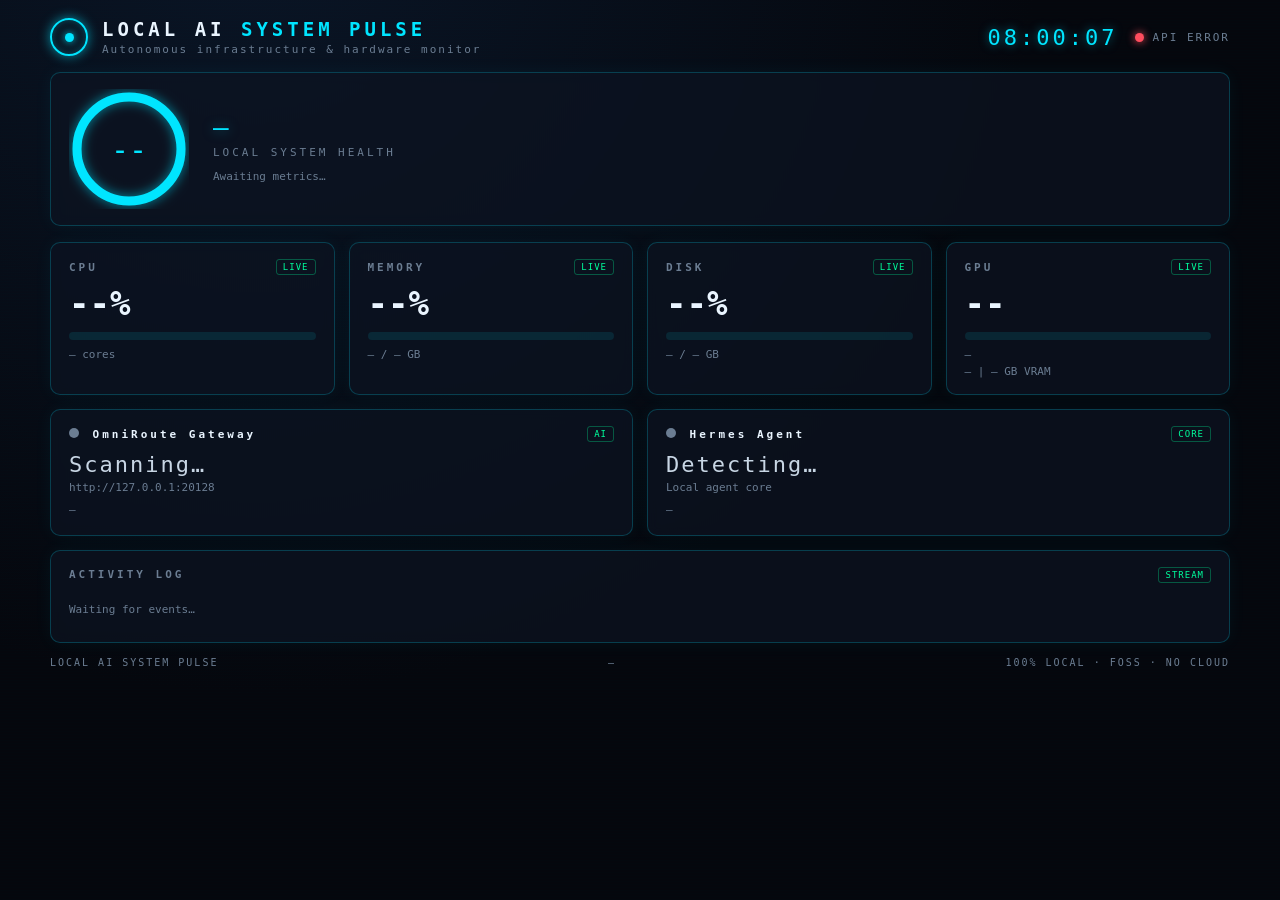
==== frontend/index.html @ 582f0f01 "feat: Local AI System Pulse — JARVIS-style local system & AI infra dashboard - Real-time CPU / RAM /" ====
<!DOCTYPE html>
<html lang="en">
<head>
  <meta charset="UTF-8" />
  <meta name="viewport" content="width=device-width, initial-scale=1.0" />
  <title>Local AI System Pulse</title>
  <link rel="stylesheet" href="style.css" />
</head>
<body>
  <div class="scanlines"></div>
  <div class="hud-container">
    <header class="hud-header">
      <div class="brand">
        <div class="brand-core">
          <div class="core-ring">
            <span class="core-dot"></span>
          </div>
        </div>
        <div>
          <h1>LOCAL AI <span class="accent">SYSTEM PULSE</span></h1>
          <p class="subtitle">Autonomous infrastructure &amp; hardware monitor</p>
        </div>
      </div>
      <div class="header-right">
        <div class="clock" id="clock">--:--:--</div>
        <div class="glob-status" id="glob-status">
          <span class="dot"></span><span>INITIALIZING</span>
        </div>
      </div>
    </header>

    <!-- Overall health banner -->
    <section class="health-banner card" id="health-banner">
      <div class="health-score-wrap">
        <div class="score-ring" id="score-ring">
          <svg viewBox="0 0 120 120">
            <circle class="ring-bg" cx="60" cy="60" r="52"/>
            <circle class="ring-fg" id="score-arc" cx="60" cy="60" r="52"/>
          </svg>
          <div class="score-num" id="score-num">--</div>
        </div>
        <div>
          <div class="verdict" id="verdict">—</div>
          <p class="score-sub">LOCAL SYSTEM HEALTH</p>
          <p class="criteria" id="criteria">Awaiting metrics…</p>
        </div>
      </div>
    </section>

    <!-- System cards -->
    <main class="grid">
      <!-- CPU -->
      <section class="card">
        <div class="card-head"><span class="card-title">CPU</span><span class="live-tag">LIVE</span></div>
        <div class="metric-big" id="cpu-val">--%</div>
        <div class="bar"><div class="bar-fill" id="cpu-bar"></div></div>
        <div class="metric-sub" id="cpu-cores">— cores</div>
      </section>

      <!-- RAM -->
      <section class="card">
        <div class="card-head"><span class="card-title">MEMORY</span><span class="live-tag">LIVE</span></div>
        <div class="metric-big" id="mem-val">--%</div>
        <div class="bar"><div class="bar-fill" id="mem-bar"></div></div>
        <div class="metric-sub" id="mem-detail">— / — GB</div>
      </section>

      <!-- Disk -->
      <section class="card">
        <div class="card-head"><span class="card-title">DISK</span><span class="live-tag">LIVE</span></div>
        <div class="metric-big" id="disk-val">--%</div>
        <div class="bar"><div class="bar-fill" id="disk-bar"></div></div>
        <div class="metric-sub" id="disk-detail">— / — GB</div>
      </section>

      <!-- GPU -->
      <section class="card">
        <div class="card-head"><span class="card-title">GPU</span><span class="live-tag">LIVE</span></div>
        <div class="metric-big" id="gpu-val">--</div>
        <div class="bar"><div class="bar-fill" id="gpu-bar"></div></div>
        <div class="metric-sub" id="gpu-detail">—</div>
        <div class="metric-sub2" id="gpu-temp">— | — GB VRAM</div>
      </section>
    </main>

    <!-- Infrastructure row -->
    <div class="grid-2">
      <!-- OmniRoute -->
      <section class="card infra-card" id="omniroute-card">
        <div class="card-head">
          <span class="card-title"><span class="status-dot" id="omni-dot"></span> OmniRoute Gateway</span>
          <span class="live-tag">AI</span>
        </div>
        <div class="infra-status big" id="omni-status">Scanning…</div>
        <div class="infra-detail" id="omni-detail">http://127.0.0.1:20128</div>
        <div class="infra-meta" id="omni-meta">—</div>
      </section>

      <!-- Hermes -->
      <section class="card infra-card" id="hermes-card">
        <div class="card-head">
          <span class="card-title"><span class="status-dot" id="hermes-dot"></span> Hermes Agent</span>
          <span class="live-tag">CORE</span>
        </div>
        <div class="infra-status big" id="hermes-status">Detecting…</div>
        <div class="infra-detail" id="hermes-detail">Local agent core</div>
        <div class="infra-meta" id="hermes-meta">—</div>
      </section>
    </div>

    <!-- Event log -->
    <section class="card logs-card">
      <div class="card-head"><span class="card-title">ACTIVITY LOG</span><span class="live-tag">STREAM</span></div>
      <div id="log-body" class="log-body"><div class="log-empty">Waiting for events…</div></div>
    </section>

    <footer class="hud-footer">
      <span>LOCAL AI SYSTEM PULSE</span>
      <span id="footer-host">—</span>
      <span>100% LOCAL · FOSS · NO CLOUD</span>
    </footer>
  </div>

  <script src="app.js"></script>
</body>
</html>
---- frontend/style.css ----
:root {
  --bg: #05070d;
  --panel: rgba(13, 20, 34, 0.72);
  --panel-border: rgba(0, 229, 255, 0.22);
  --cyan: #00e5ff;
  --cyan-dim: #0aa8c4;
  --green: #00ff9d;
  --amber: #ffc233;
  --red: #ff4d5e;
  --text: #c8d6e4;
  --text-dim: #6b7d92;
  --font-mono: "Consolas", "SF Mono", "Menlo", monospace;
}

* { box-sizing: border-box; margin: 0; padding: 0; }

body {
  background: radial-gradient(circle at 20% -10%, #0a1526 0%, var(--bg) 55%);
  color: var(--text);
  font-family: var(--font-mono);
  min-height: 100vh;
  padding: 18px;
  overflow-x: hidden;
}

/* subtle scanline overlay, pointer-events none so it never blocks UI */
.scanlines {
  position: fixed; inset: 0; z-index: 0; pointer-events: none;
  background: repeating-linear-gradient(
    0deg, rgba(0,229,255,0.02) 0 1px, transparent 1px 3px);
  opacity: 0.5;
}

.hud-container { position: relative; z-index: 1; max-width: 1180px; margin: 0 auto; }

/* Header */
.hud-header {
  display: flex; align-items: center; justify-content: space-between;
  flex-wrap: wrap; gap: 14px; margin-bottom: 16px;
}
.brand { display: flex; align-items: center; gap: 14px; }
.brand-core { display: flex; align-items: center; }
.core-ring {
  width: 38px; height: 38px; border-radius: 50%;
  border: 2px solid var(--cyan);
  box-shadow: 0 0 12px rgba(0,229,255,0.6), inset 0 0 8px rgba(0,229,255,0.3);
  display: flex; align-items: center; justify-content: center;
  animation: pulse-ring 2.4s ease-in-out infinite;
}
.core-dot {
  width: 9px; height: 9px; border-radius: 50%; background: var(--cyan);
  box-shadow: 0 0 8px var(--cyan);
}
@keyframes pulse-ring {
  0%,100% { box-shadow: 0 0 12px rgba(0,229,255,0.5), inset 0 0 8px rgba(0,229,255,0.25); }
  50% { box-shadow: 0 0 22px rgba(0,229,255,0.85), inset 0 0 14px rgba(0,229,255,0.5); }
}
h1 { font-size: 19px; letter-spacing: 4px; color: #eaf5ff; font-weight: 600; }
h1 .accent { color: var(--cyan); }
.subtitle { font-size: 11px; letter-spacing: 2px; color: var(--text-dim); margin-top: 3px; }
.header-right { display: flex; align-items: center; gap: 18px; }
.clock { font-size: 22px; letter-spacing: 3px; color: var(--cyan); text-shadow: 0 0 10px rgba(0,229,255,0.5); }
.glob-status { display: flex; align-items: center; gap: 8px; font-size: 11px; letter-spacing: 2px; color: var(--text-dim); }
.glob-status .dot { width: 9px; height: 9px; border-radius: 50%; background: var(--amber); }

/* Cards */
.card {
  background: var(--panel);
  border: 1px solid var(--panel-border);
  border-radius: 10px;
  padding: 16px 18px;
  backdrop-filter: blur(6px);
  box-shadow: 0 0 18px rgba(0,229,255,0.05);
}
.card-head { display: flex; align-items: center; justify-content: space-between; margin-bottom: 10px; }
.card-title { font-size: 11px; letter-spacing: 3px; color: var(--text-dim); font-weight: 600; }
.live-tag {
  font-size: 9px; letter-spacing: 1px; color: var(--green);
  border: 1px solid rgba(0,255,157,0.3); padding: 2px 6px; border-radius: 3px;
}

/* Health banner */
.health-banner { margin-bottom: 16px; }
.health-score-wrap { display: flex; align-items: center; gap: 24px; flex-wrap: wrap; }
.score-ring { position: relative; width: 120px; height: 120px; }
.score-ring svg { transform: rotate(-90deg); width: 120px; height: 120px; }
.ring-bg, .ring-fg { fill: none; stroke-width: 9; stroke-linecap: round; }
.ring-bg { stroke: rgba(0,229,255,0.12); }
.ring-fg { stroke: var(--cyan); transition: stroke-dashoffset 0.8s ease, stroke 0.6s; filter: drop-shadow(0 0 6px rgba(0,229,255,0.6)); }
.score-num { position: absolute; inset: 0; display: flex; align-items: center; justify-content: center; font-size: 30px; color: var(--cyan); }
.verdict { font-size: 26px; letter-spacing: 3px; color: var(--cyan); text-shadow: 0 0 12px rgba(0,229,255,0.5); }
.score-sub { font-size: 11px; letter-spacing: 3px; color: var(--text-dim); margin-top: 4px; }
.criteria { font-size: 11px; color: var(--text-dim); margin-top: 10px; max-width: 620px; line-height: 1.5; }

/* Grids */
.grid { display: grid; grid-template-columns: repeat(4, 1fr); gap: 14px; margin-bottom: 14px; }
.grid-2 { display: grid; grid-template-columns: 1fr 1fr; gap: 14px; margin-bottom: 14px; }

.metric-big { font-size: 34px; font-weight: 600; color: #eaf5ff; line-height: 1.1; }
.bar { height: 8px; background: rgba(0,229,255,0.1); border-radius: 6px; margin: 10px 0 8px; overflow: hidden; }
.bar-fill { height: 100%; width: 0%; border-radius: 6px; background: linear-gradient(90deg, var(--cyan), var(--green)); transition: width 0.6s ease; box-shadow: 0 0 8px rgba(0,229,255,0.5); }
.metric-sub { font-size: 11px; color: var(--text-dim); }
.metric-sub2 { font-size: 11px; color: var(--text-dim); margin-top: 4px; }

/* Infrastructure */
.infra-card .card-title { color: #eaf5ff; }
.status-dot { display: inline-block; width: 10px; height: 10px; border-radius: 50%; background: var(--text-dim); margin-right: 4px; }
.status-dot.online { background: var(--green); box-shadow: 0 0 8px var(--green); }
.status-dot.offline { background: var(--red); box-shadow: 0 0 8px var(--red); }
.status-dot.unknown { background: var(--amber); }
.infra-status.big { font-size: 22px; letter-spacing: 2px; margin: 4px 0; }
.infra-status.online { color: var(--green); }
.infra-status.offline { color: var(--red); }
.infra-status.unknown { color: var(--amber); }
.infra-detail { font-size: 11px; color: var(--text-dim); }
.infra-meta { font-size: 11px; color: var(--text-dim); margin-top: 8px; line-height: 1.5; }

/* Logs */
.log-body { max-height: 220px; overflow-y: auto; font-size: 11px; }
.log-empty { color: var(--text-dim); padding: 10px 0; }
.log-row { display: flex; gap: 12px; padding: 4px 0; border-bottom: 1px solid rgba(0,229,255,0.05); }
.log-time { color: var(--cyan-dim); flex-shrink: 0; }
.log-kind { width: 12px; flex-shrink: 0; font-weight: 600; }
.log-msg { color: var(--text); }
.log-row.info .log-kind { color: var(--cyan); }
.log-row.success .log-kind { color: var(--green); }
.log-row.warning .log-kind { color: var(--amber); }
.log-row.error .log-kind { color: var(--red); }

/* Footer */
.hud-footer { display: flex; justify-content: space-between; font-size: 10px; letter-spacing: 2px; color: var(--text-dim); margin-top: 14px; flex-wrap: wrap; gap: 6px; }

/* Responsive */
@media (max-width: 900px) { .grid { grid-template-columns: repeat(2, 1fr); } }
@media (max-width: 560px) { .grid { grid-template-columns: 1fr; } .grid-2 { grid-template-columns: 1fr; } h1 { font-size: 15px; } .clock { font-size: 17px; } }
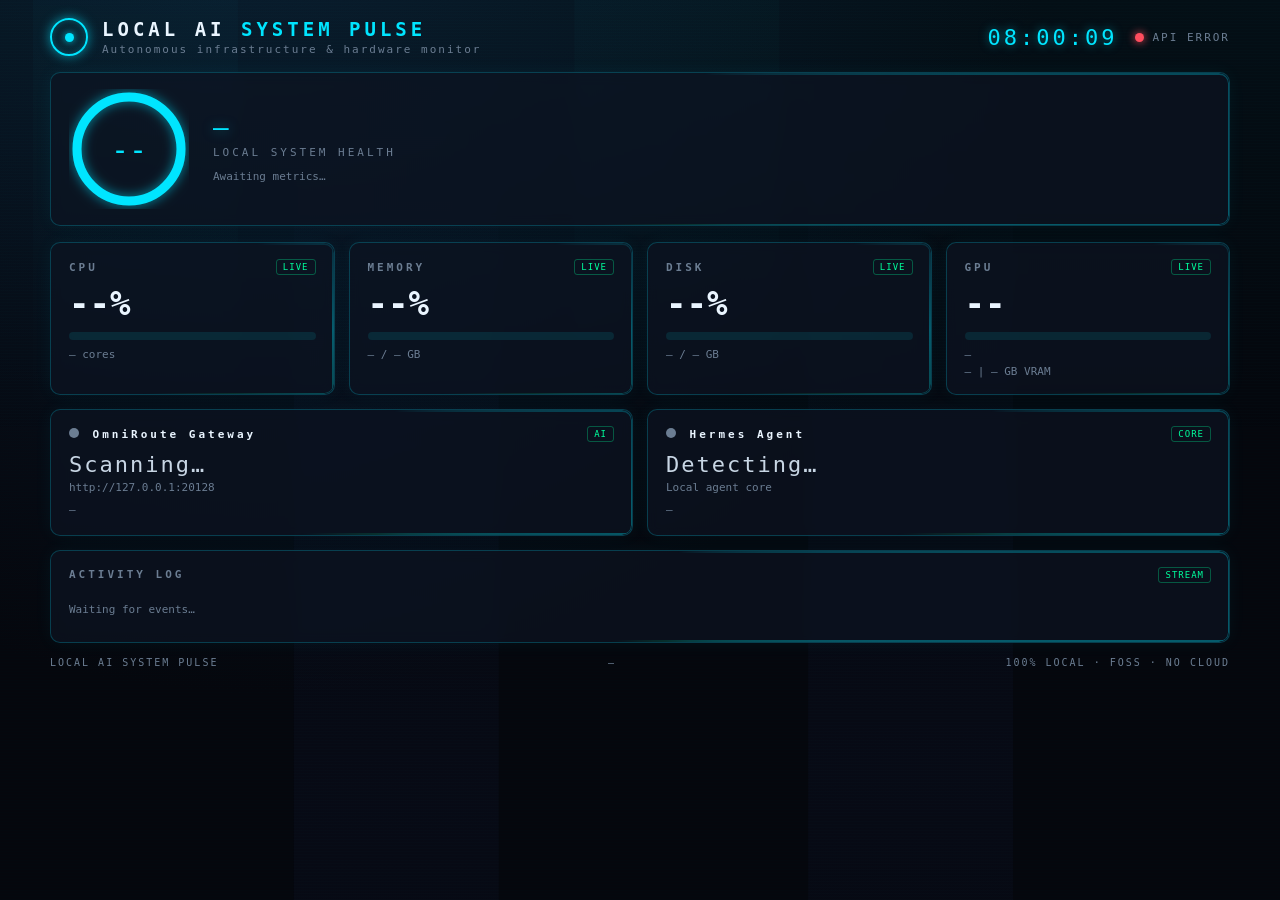
==== commit 0ec1a2eb: "feat: add animated beams background and border trail to dashboard Frontend-only visual enhancement: " ====
--- a/frontend/index.html
+++ b/frontend/index.html
@@ -7,6 +7,7 @@
   <link rel="stylesheet" href="style.css" />
 </head>
 <body>
+  <canvas id="beams-canvas"></canvas>
   <div class="scanlines"></div>
   <div class="hud-container">
     <header class="hud-header">
--- a/frontend/style.css
+++ b/frontend/style.css
@@ -13,6 +13,12 @@
 }
 
 * { box-sizing: border-box; margin: 0; padding: 0; }
+
+/* Animated beams background (canvas) */
+#beams-canvas {
+  position: fixed; inset: 0; z-index: 0; pointer-events: none;
+  width: 100vw; height: 100vh;
+}
 
 body {
   background: radial-gradient(circle at 20% -10%, #0a1526 0%, var(--bg) 55%);
@@ -64,14 +70,44 @@
 .glob-status .dot { width: 9px; height: 9px; border-radius: 50%; background: var(--amber); }
 
 /* Cards */
+@keyframes border-track { to { --trail-a: 360deg; } }
+@property --trail-a { syntax: '<angle>'; inherits: false; initial-value: 0deg; }
 .card {
+  position: relative;
   background: var(--panel);
   border: 1px solid var(--panel-border);
   border-radius: 10px;
   padding: 16px 18px;
+  overflow: hidden;
   backdrop-filter: blur(6px);
   box-shadow: 0 0 18px rgba(0,229,255,0.05);
+  --trail-delay: 0s;
 }
+/* Animated border trail — a luminous point traveling the card perimeter */
+.card::before {
+  content: "";
+  position: absolute; inset: 0;
+  border-radius: inherit;
+  padding: 1.5px;                      /* ring thickness */
+  pointer-events: none;
+  background: conic-gradient(
+    from var(--trail-a),
+    transparent 0deg,
+    rgba(0,229,255,0) 40deg,
+    rgba(0,229,255,0.65) 95deg,
+    rgba(0,255,157,0.25) 150deg,
+    transparent 215deg
+  );
+  -webkit-mask: linear-gradient(#000 0 0) content-box, linear-gradient(#000 0 0);
+  -webkit-mask-composite: xor;
+          mask: linear-gradient(#000 0 0) content-box, linear-gradient(#000 0 0);
+          mask-composite: exclude;
+  animation: border-track 6s linear infinite;
+  animation-delay: var(--trail-delay);
+  opacity: 0.55;
+}
+/* Keep card content above the trail */
+.card > * { position: relative; z-index: 1; }
 .card-head { display: flex; align-items: center; justify-content: space-between; margin-bottom: 10px; }
 .card-title { font-size: 11px; letter-spacing: 3px; color: var(--text-dim); font-weight: 600; }
 .live-tag {
@@ -132,4 +168,11 @@
 
 /* Responsive */
 @media (max-width: 900px) { .grid { grid-template-columns: repeat(2, 1fr); } }
-@media (max-width: 560px) { .grid { grid-template-columns: 1fr; } .grid-2 { grid-template-columns: 1fr; } h1 { font-size: 15px; } .clock { font-size: 17px; } }+@media (max-width: 560px) { .grid { grid-template-columns: 1fr; } .grid-2 { grid-template-columns: 1fr; } h1 { font-size: 15px; } .clock { font-size: 17px; } }
+
+/* Reduced motion: freeze beams + border trail */
+@media (prefers-reduced-motion: reduce) {
+  #beams-canvas { display: none; }
+  .card::before { animation: none; opacity: 0.2; }
+  .core-ring { animation: none; }
+}
